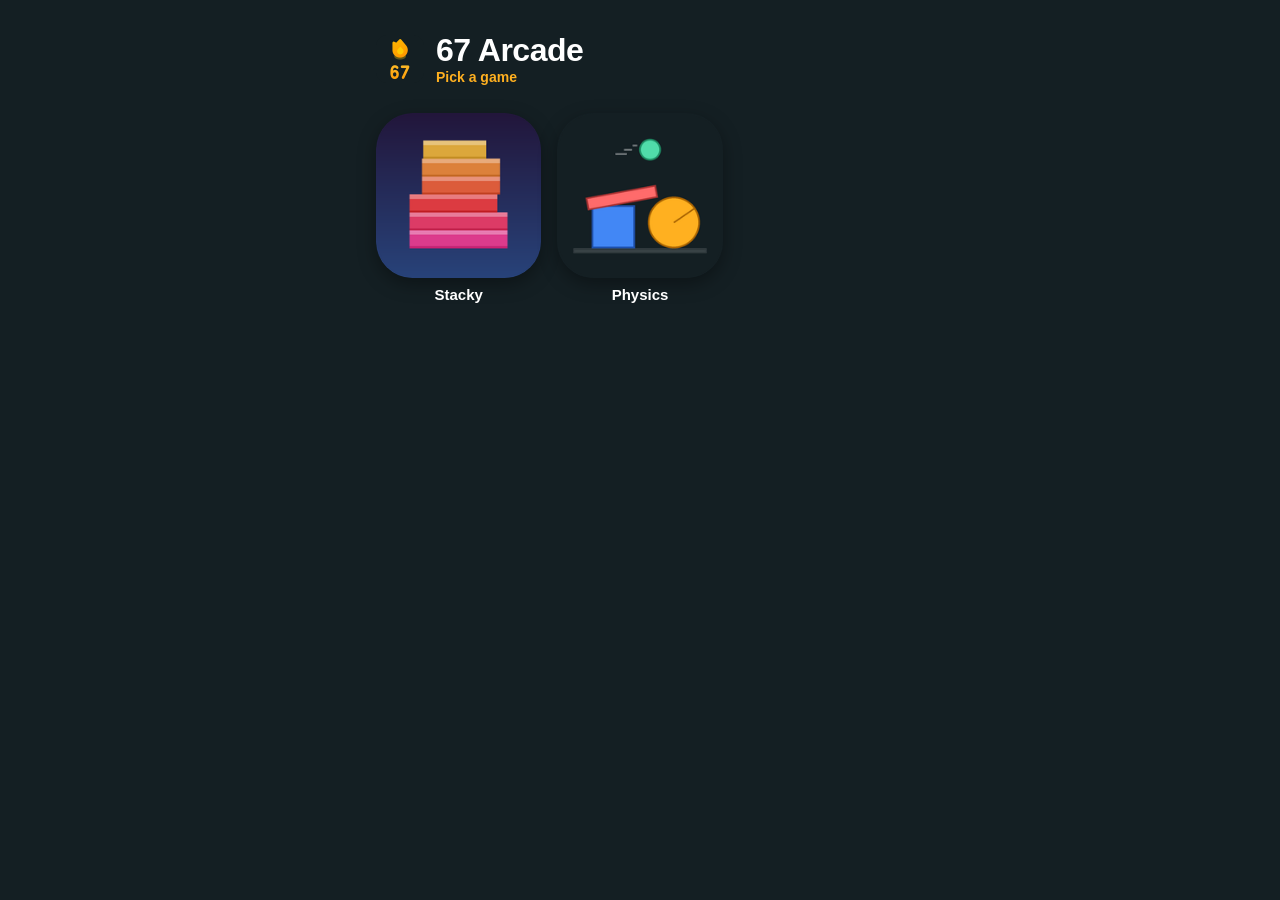
==== index.html @ 8e8729b1 "Add Physics sandbox with a from-scratch rigid-body engine Circles and convex polygons with adjustabl" ====
<!doctype html>
<html lang="en">
<head>
  <meta charset="utf-8">
  <meta name="viewport" content="width=device-width, initial-scale=1, maximum-scale=1, user-scalable=no, viewport-fit=cover">
  <title>67 Arcade</title>
  <meta name="description" content="A little collection of games.">
  <meta name="theme-color" content="#141f23">
  <meta name="apple-mobile-web-app-capable" content="yes">
  <meta name="mobile-web-app-capable" content="yes">
  <meta name="apple-mobile-web-app-status-bar-style" content="black-translucent">
  <meta name="apple-mobile-web-app-title" content="67 Arcade">
  <link rel="manifest" href="manifest.json">
  <link rel="icon" type="image/png" sizes="192x192" href="icons/icon-192.png">
  <link rel="apple-touch-icon" href="icons/apple-touch-icon.png">
  <style>
    * { box-sizing: border-box; margin: 0; padding: 0; }

    html, body {
      min-height: 100%;
      background: #141f23;
      color: #fff;
      font-family: -apple-system, BlinkMacSystemFont, "Segoe UI", Roboto, sans-serif;
      -webkit-user-select: none;
      user-select: none;
      -webkit-tap-highlight-color: transparent;
    }

    main {
      max-width: 560px;
      margin: 0 auto;
      padding: calc(env(safe-area-inset-top) + 32px) 16px calc(env(safe-area-inset-bottom) + 32px);
    }

    header {
      display: flex;
      align-items: center;
      gap: 12px;
      margin-bottom: 28px;
    }

    header img { width: 48px; height: 48px; border-radius: 12px; }
    h1 { font-size: 32px; font-weight: 900; letter-spacing: -0.5px; }
    .sub { font-size: 14px; color: #ffb020; font-weight: 700; }

    .grid {
      display: grid;
      grid-template-columns: repeat(3, 1fr);
      gap: 16px;
    }

    .game {
      display: flex;
      flex-direction: column;
      align-items: center;
      gap: 8px;
      color: #fff;
      text-decoration: none;
      font-weight: 700;
      font-size: 15px;
    }

    .game img {
      width: 100%;
      aspect-ratio: 1;
      border-radius: 22%;
      box-shadow: 0 6px 18px rgba(0, 0, 0, 0.35);
      transition: transform 0.12s;
    }

    .game:active img { transform: scale(0.94); }
  </style>
</head>
<body>
  <main>
    <header>
      <img src="icons/icon-192.png" alt="">
      <div>
        <h1>67 Arcade</h1>
        <p class="sub">Pick a game</p>
      </div>
    </header>

    <!-- Add new games here; they fill in left to right, top to bottom. -->
    <nav class="grid">
      <a class="game" href="stacky/">
        <img src="stacky/thumb.png" alt="">
        <span>Stacky</span>
      </a>
      <a class="game" href="physics/">
        <img src="physics/thumb.png" alt="">
        <span>Physics</span>
      </a>
    </nav>
  </main>

  <script>
    if ('serviceWorker' in navigator) {
      window.addEventListener('load', () => navigator.serviceWorker.register('sw.js'));
    }
  </script>
</body>
</html>
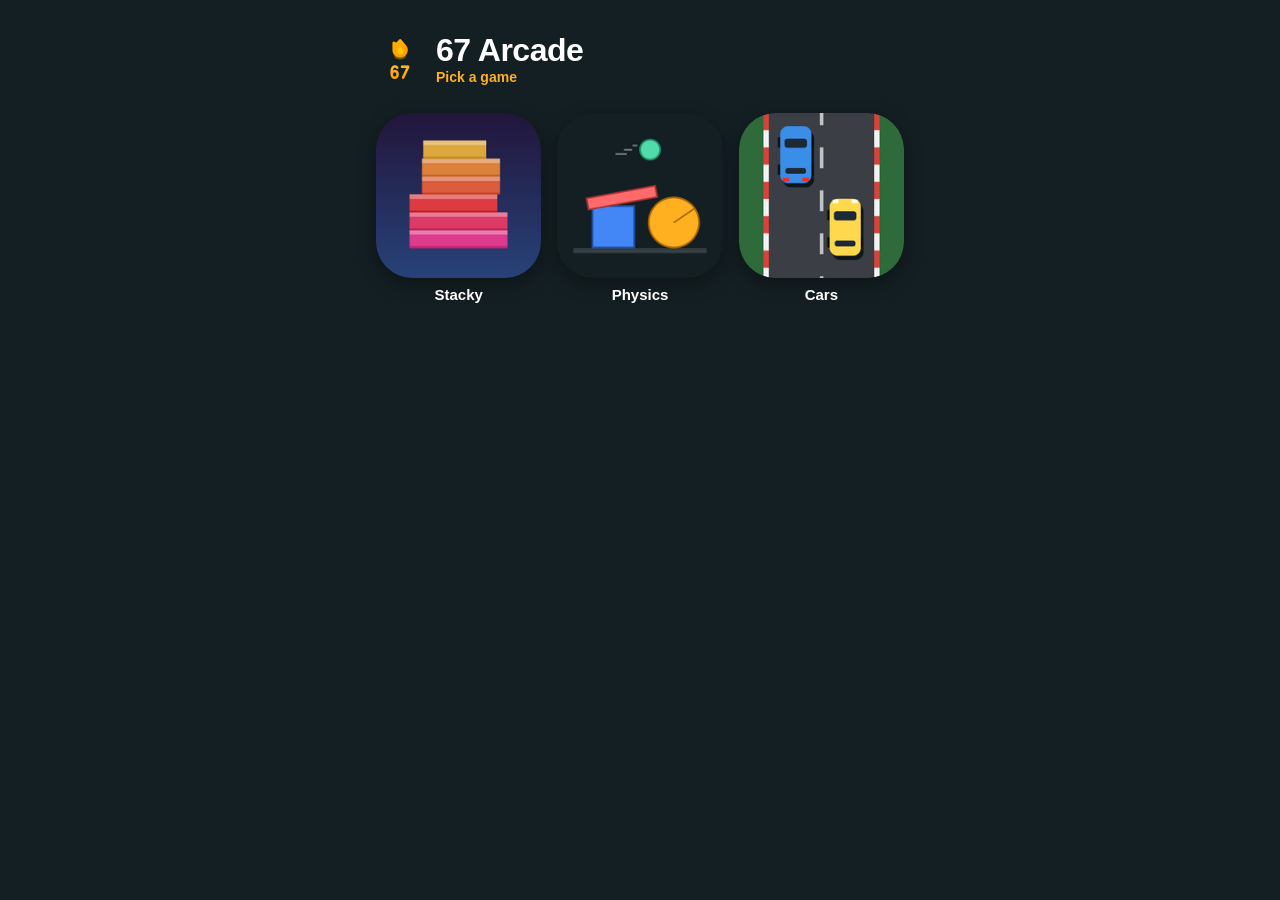
==== commit 9c013b0d: "Add Cars, a traffic-dodging driving game Drag (or arrow keys) to steer between lanes. You start at 6" ====
--- a/index.html
+++ b/index.html
@@ -91,6 +91,10 @@
         <img src="physics/thumb.png" alt="">
         <span>Physics</span>
       </a>
+      <a class="game" href="cars/">
+        <img src="cars/thumb.png" alt="">
+        <span>Cars</span>
+      </a>
     </nav>
   </main>
 
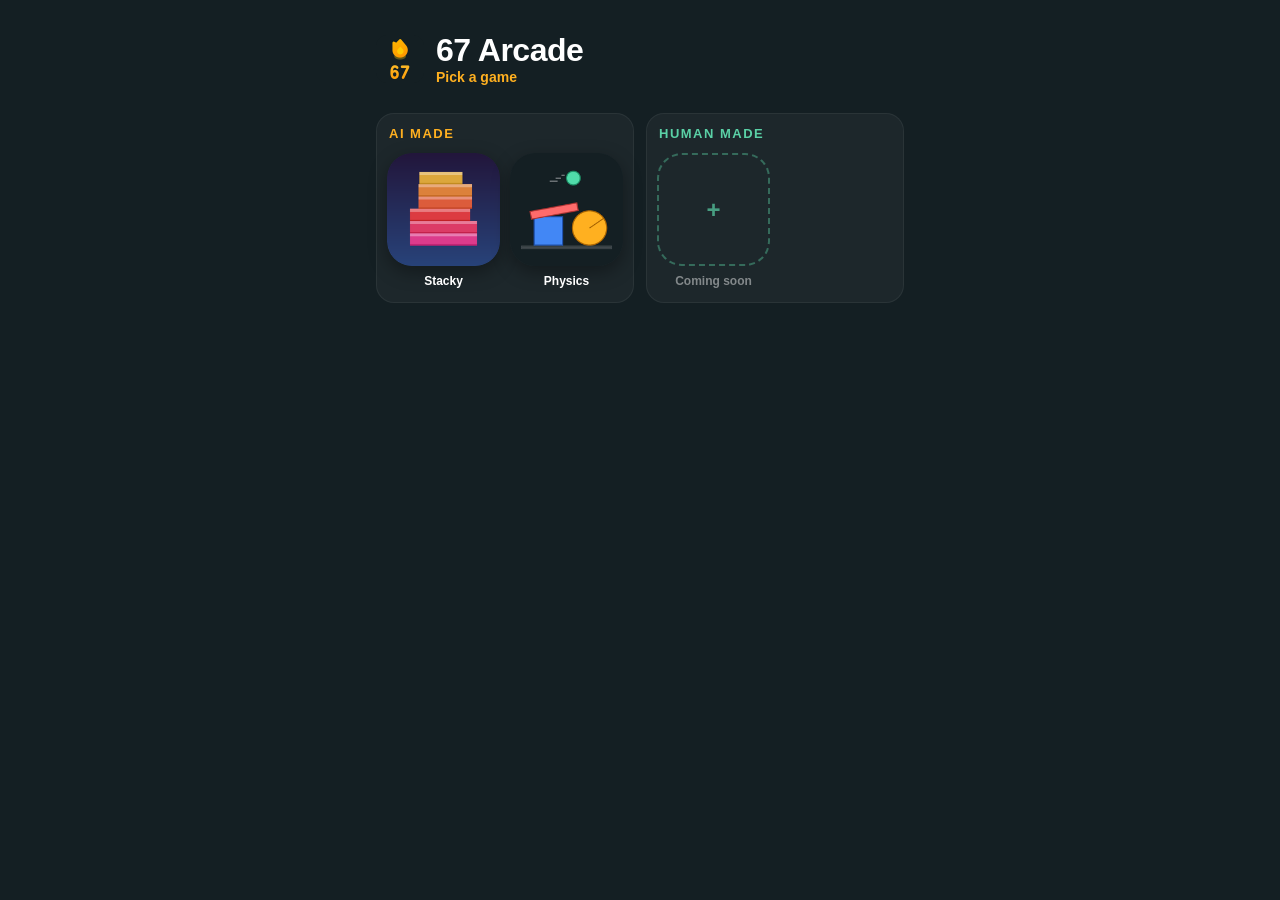
==== commit b2a39a86: "Split home screen into AI Made and Human Made sections Two side-by-side sections, each a two-wide gr" ====
--- a/index.html
+++ b/index.html
@@ -43,10 +43,35 @@
     h1 { font-size: 32px; font-weight: 900; letter-spacing: -0.5px; }
     .sub { font-size: 14px; color: #ffb020; font-weight: 700; }
 
+    .sections {
+      display: grid;
+      grid-template-columns: 1fr 1fr;
+      gap: 12px;
+    }
+
+    section {
+      padding: 12px 10px 14px;
+      border-radius: 18px;
+      background: rgba(255, 255, 255, 0.04);
+      border: 1px solid rgba(255, 255, 255, 0.06);
+    }
+
+    h2 {
+      font-size: 13px;
+      font-weight: 800;
+      letter-spacing: 1.5px;
+      text-transform: uppercase;
+      margin: 0 2px 12px;
+      color: rgba(255, 255, 255, 0.75);
+    }
+
+    .ai h2 { color: #ffb020; }
+    .human h2 { color: #5ad1a6; }
+
     .grid {
       display: grid;
-      grid-template-columns: repeat(3, 1fr);
-      gap: 16px;
+      grid-template-columns: repeat(2, 1fr);
+      gap: 10px;
     }
 
     .game {
@@ -57,7 +82,9 @@
       color: #fff;
       text-decoration: none;
       font-weight: 700;
-      font-size: 15px;
+      font-size: 12px;
+      text-align: center;
+      min-width: 0;
     }
 
     .game img {
@@ -69,6 +96,20 @@
     }
 
     .game:active img { transform: scale(0.94); }
+
+    .empty .slot {
+      width: 100%;
+      aspect-ratio: 1;
+      border-radius: 22%;
+      border: 2px dashed rgba(90, 209, 166, 0.4);
+      display: flex;
+      align-items: center;
+      justify-content: center;
+      color: rgba(90, 209, 166, 0.7);
+      font-size: 24px;
+    }
+
+    .empty span { color: rgba(255, 255, 255, 0.45); font-weight: 600; }
   </style>
 </head>
 <body>
@@ -81,21 +122,32 @@
       </div>
     </header>
 
-    <!-- Add new games here; they fill in left to right, top to bottom. -->
-    <nav class="grid">
-      <a class="game" href="stacky/">
-        <img src="stacky/thumb.png" alt="">
-        <span>Stacky</span>
-      </a>
-      <a class="game" href="physics/">
-        <img src="physics/thumb.png" alt="">
-        <span>Physics</span>
-      </a>
-      <a class="game" href="cars/">
-        <img src="cars/thumb.png" alt="">
-        <span>Cars</span>
-      </a>
-    </nav>
+    <!-- Add new games to a section's grid; they fill in two per row. -->
+    <div class="sections">
+      <section class="ai">
+        <h2>AI Made</h2>
+        <nav class="grid">
+          <a class="game" href="stacky/">
+            <img src="stacky/thumb.png" alt="">
+            <span>Stacky</span>
+          </a>
+          <a class="game" href="physics/">
+            <img src="physics/thumb.png" alt="">
+            <span>Physics</span>
+          </a>
+        </nav>
+      </section>
+
+      <section class="human">
+        <h2>Human Made</h2>
+        <nav class="grid">
+          <div class="game empty">
+            <div class="slot">+</div>
+            <span>Coming soon</span>
+          </div>
+        </nav>
+      </section>
+    </div>
   </main>
 
   <script>
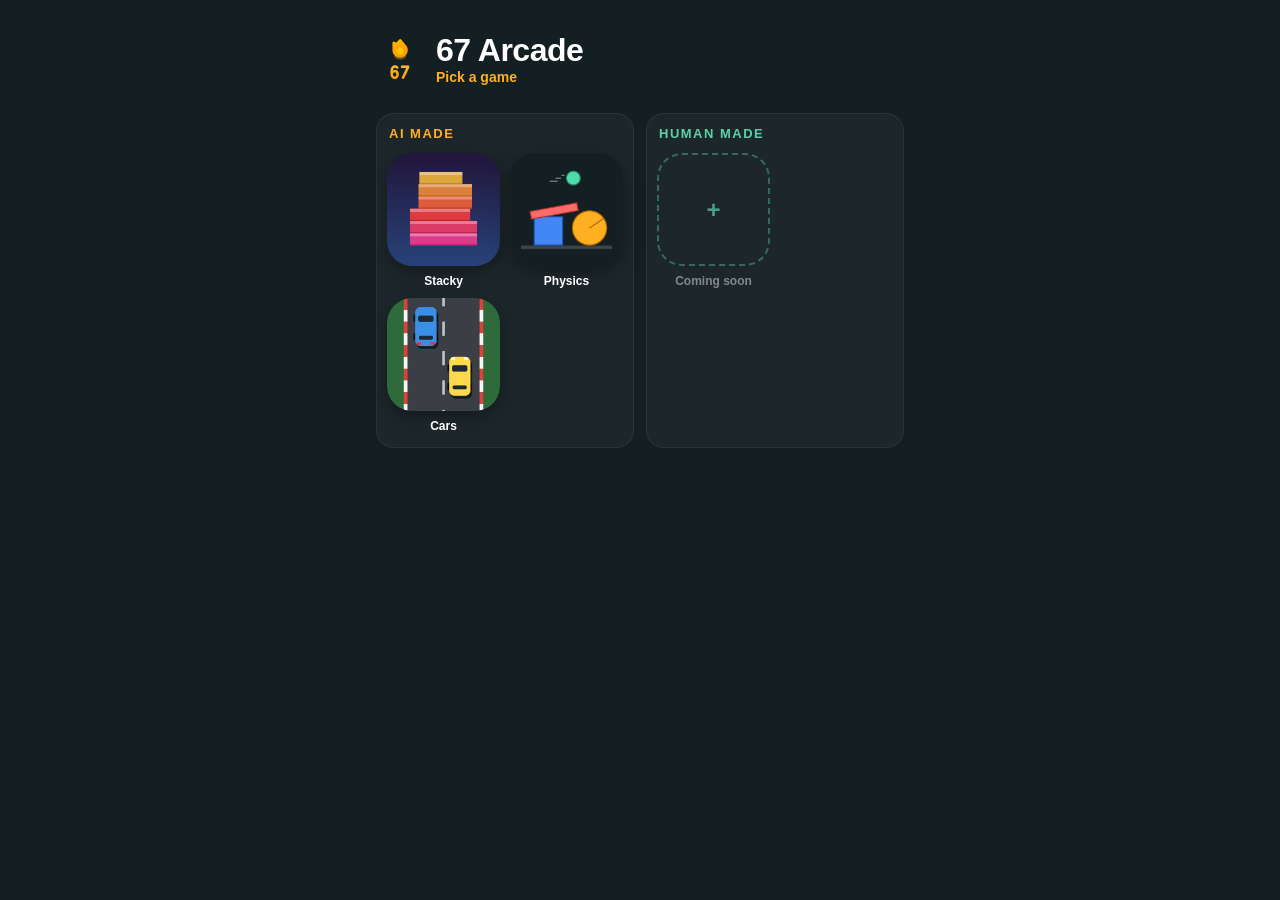
==== commit f106324c: "Merge Cars game and update fixes into sectioned home screen Co-Authored-By: Claude Opus 5.5 <noreply" ====
--- a/index.html
+++ b/index.html
@@ -135,6 +135,10 @@
             <img src="physics/thumb.png" alt="">
             <span>Physics</span>
           </a>
+          <a class="game" href="cars/">
+            <img src="cars/thumb.png" alt="">
+            <span>Cars</span>
+          </a>
         </nav>
       </section>
 
@@ -152,7 +156,15 @@
 
   <script>
     if ('serviceWorker' in navigator) {
+      const hadController = !!navigator.serviceWorker.controller;
       window.addEventListener('load', () => navigator.serviceWorker.register('sw.js'));
+      // When an update takes over, reload once so the new version shows up.
+      let reloaded = false;
+      navigator.serviceWorker.addEventListener('controllerchange', () => {
+        if (reloaded || !hadController) return;
+        reloaded = true;
+        location.reload();
+      });
     }
   </script>
 </body>
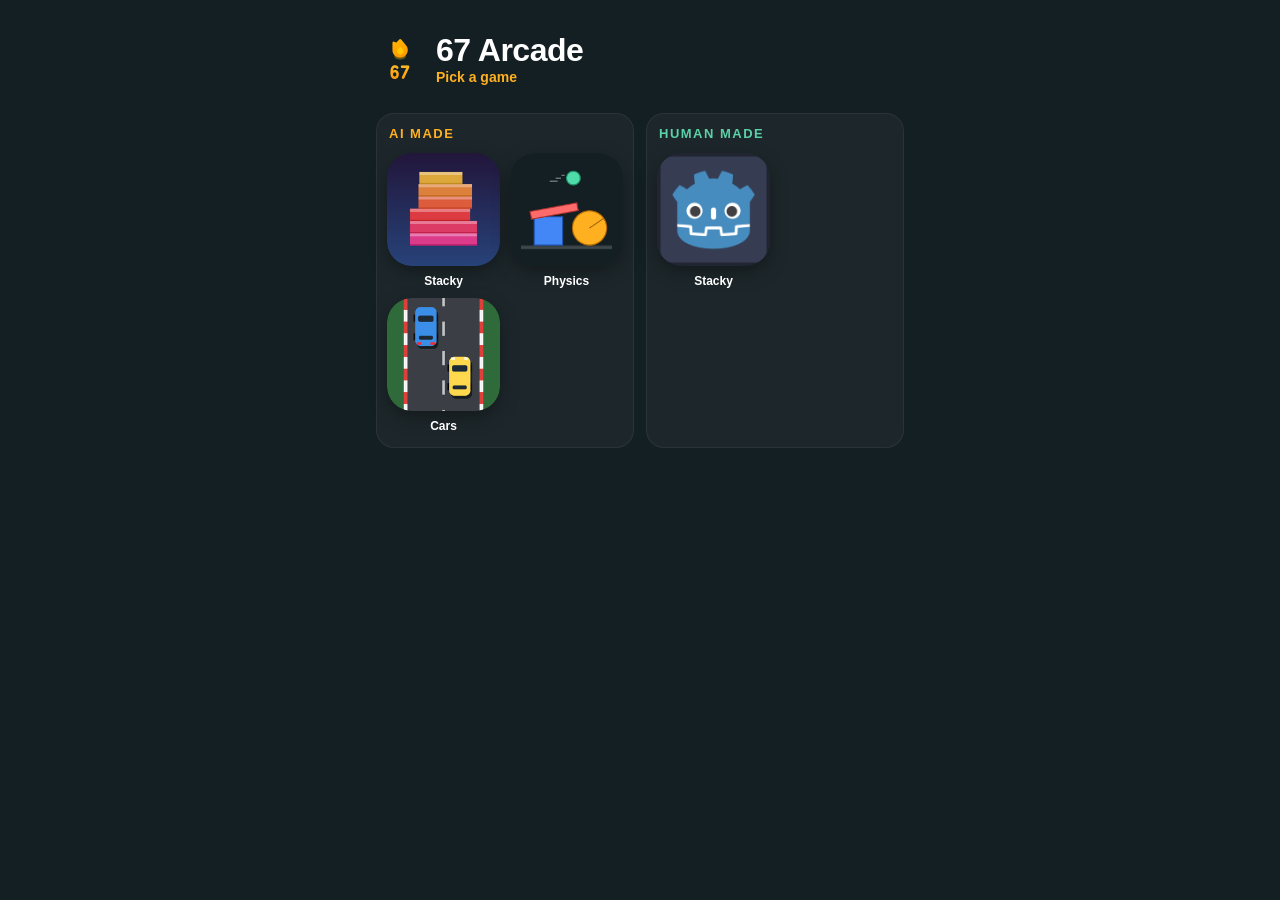
==== commit b0b09683: "Move human-made Stacky to its own folder and restore AI Stacky The Godot upload landed in stacky/ an" ====
--- a/index.html
+++ b/index.html
@@ -145,10 +145,10 @@
       <section class="human">
         <h2>Human Made</h2>
         <nav class="grid">
-          <div class="game empty">
-            <div class="slot">+</div>
-            <span>Coming soon</span>
-          </div>
+          <a class="game" href="stacky-human/">
+            <img src="stacky-human/index.icon.png" alt="">
+            <span>Stacky</span>
+          </a>
         </nav>
       </section>
     </div>
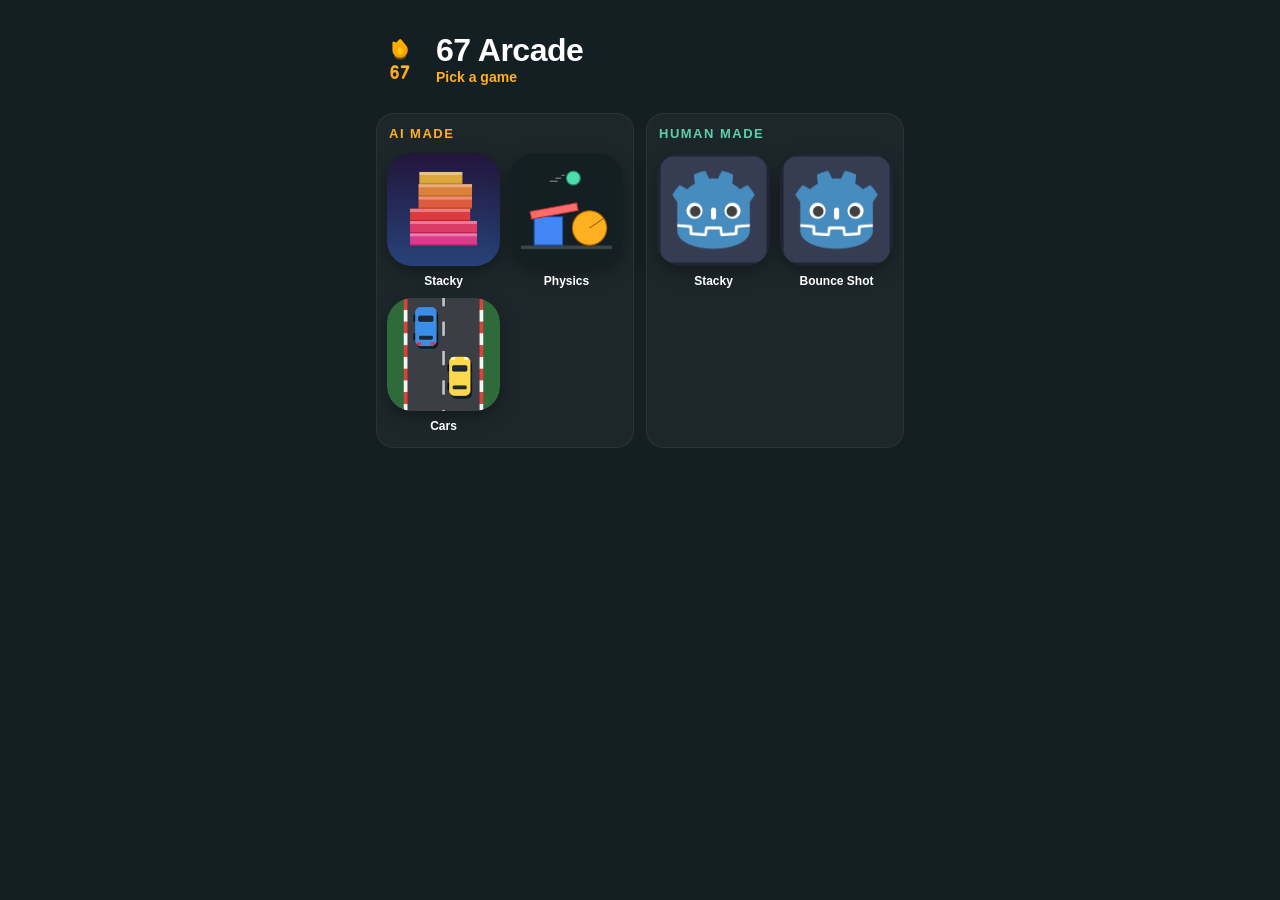
==== commit a33d7cd2: "Add Bounce Shot, a human-made Godot game, to the arcade Godot 4.7 web export in its own bounce-shot/" ====
--- a/index.html
+++ b/index.html
@@ -149,6 +149,10 @@
             <img src="stacky-human/index.icon.png" alt="">
             <span>Stacky</span>
           </a>
+          <a class="game" href="bounce-shot/">
+            <img src="bounce-shot/index.icon.png" alt="">
+            <span>Bounce Shot</span>
+          </a>
         </nav>
       </section>
     </div>
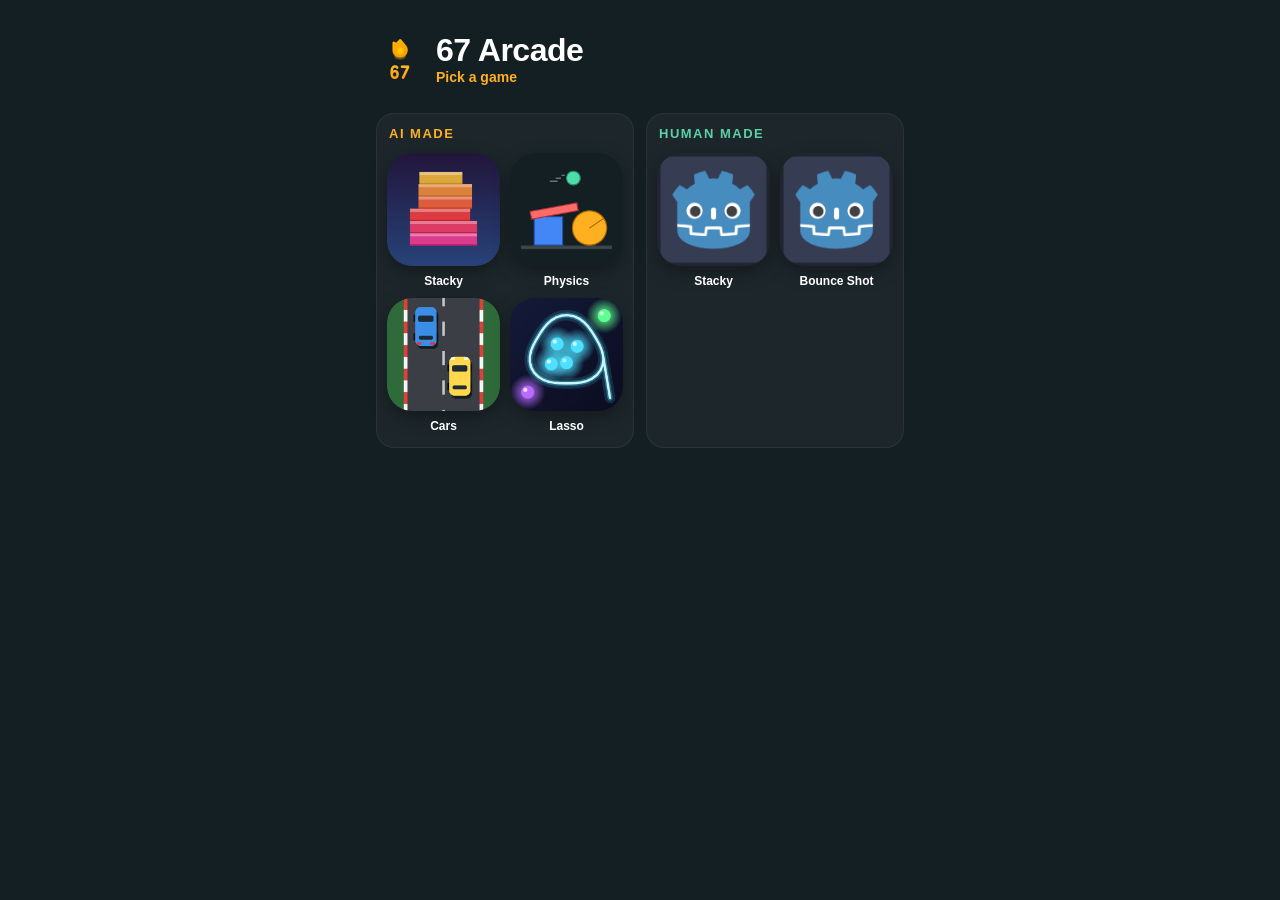
==== commit 63c0ee30: "Add Lasso, a new AI-made loop drawing game Draw loops around drifting orbs of one color to catch the" ====
--- a/index.html
+++ b/index.html
@@ -139,6 +139,10 @@
             <img src="cars/thumb.png" alt="">
             <span>Cars</span>
           </a>
+          <a class="game" href="lasso/">
+            <img src="lasso/thumb.png" alt="">
+            <span>Lasso</span>
+          </a>
         </nav>
       </section>
 
